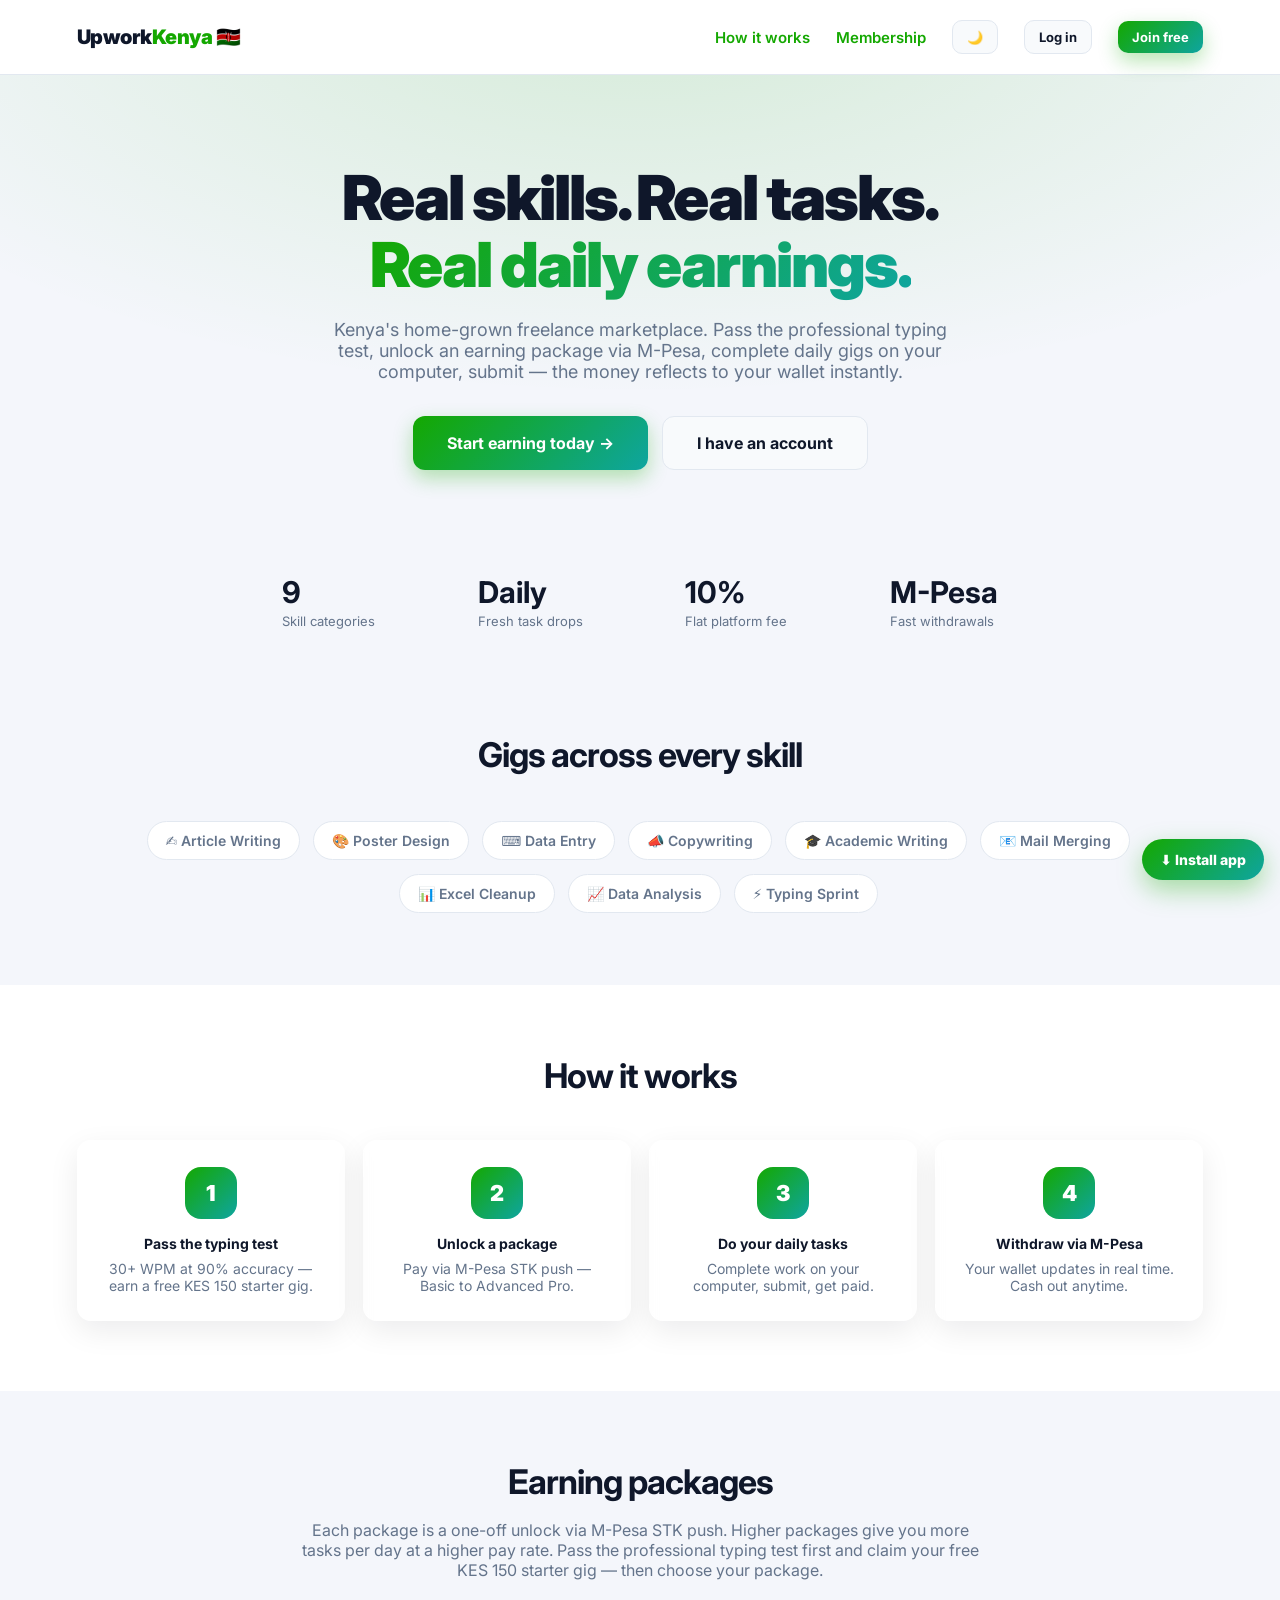
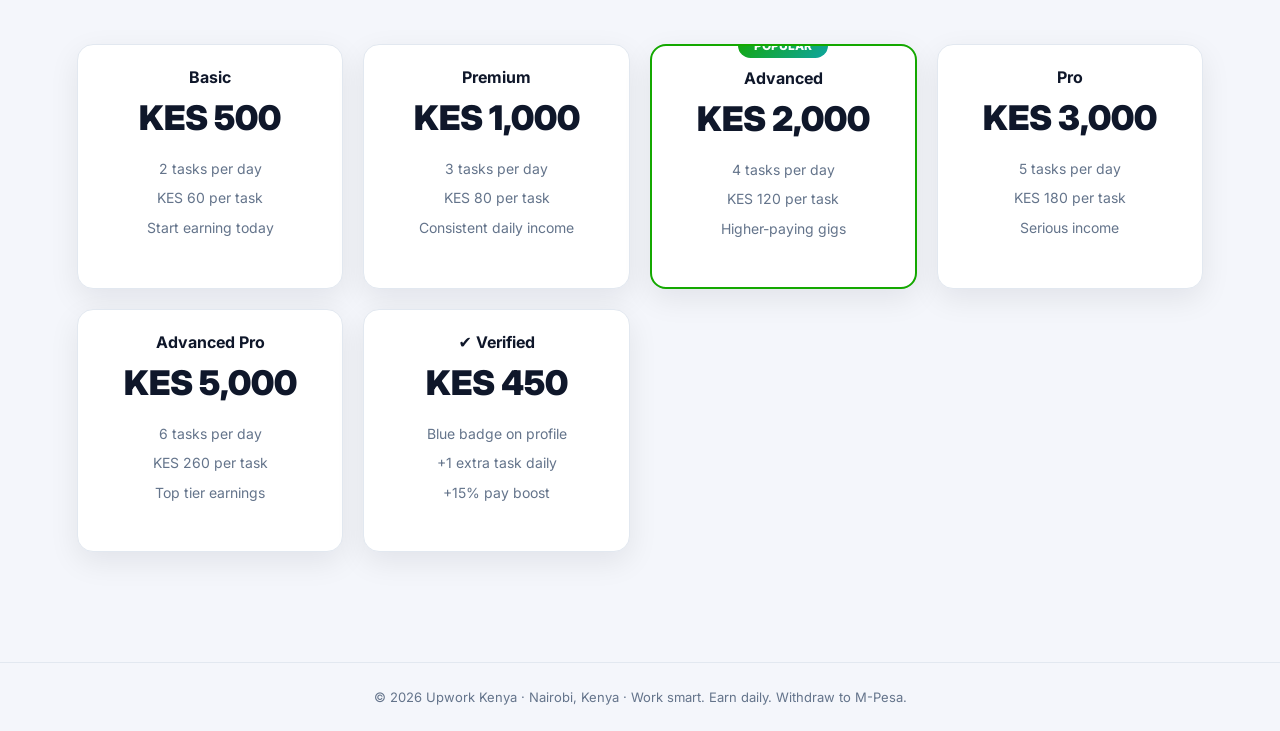
==== frontend/index.html @ b3f9436c "Add files via upload" ====
<!DOCTYPE html>
<html lang="en">
<head>
<meta charset="UTF-8">
<meta name="viewport" content="width=device-width, initial-scale=1.0, maximum-scale=1.0, user-scalable=no, viewport-fit=cover">
<title>Upwork Kenya — Freelance Tasks & Gigs | Earn Daily, Withdraw to M-Pesa</title>
<meta name="description" content="Upwork Kenya — Kenya's home-grown freelance marketplace. Pass a professional typing test, unlock an earning package via M-Pesa STK push, complete daily gigs on your computer and withdraw straight to M-Pesa.">
<meta name="keywords" content="Upwork Kenya, freelance Kenya, online jobs Kenya, M-Pesa jobs, typing jobs Kenya, data entry Kenya, work from home Kenya">
<meta name="robots" content="index, follow">
<meta name="author" content="Upwork Kenya">
<link rel="canonical" href="https://upworkkenya.co.ke/">
<meta property="og:type" content="website">
<meta property="og:site_name" content="Upwork Kenya">
<meta property="og:title" content="Upwork Kenya — Freelance Tasks & Gigs">
<meta property="og:description" content="Pass the typing test, unlock a package via M-Pesa, complete daily gigs and withdraw to M-Pesa. Kenya's home-grown freelance marketplace.">
<meta property="og:url" content="https://upworkkenya.co.ke/">
<meta property="og:image" content="https://upworkkenya.co.ke/icons/icon-512.png">
<meta name="twitter:card" content="summary">
<meta name="twitter:title" content="Upwork Kenya — Freelance Tasks & Gigs">
<meta name="twitter:description" content="Real skills. Real tasks. Real daily earnings — withdraw to M-Pesa.">
<meta name="twitter:image" content="https://upworkkenya.co.ke/icons/icon-512.png">
<script type="application/ld+json">
{
  "@context": "https://schema.org",
  "@graph": [
    {
      "@type": "Organization",
      "@id": "https://upworkkenya.co.ke/#org",
      "name": "Upwork Kenya",
      "url": "https://upworkkenya.co.ke/",
      "logo": {
        "@type": "ImageObject",
        "url": "https://upworkkenya.co.ke/icons/icon-512.png",
        "width": 512,
        "height": 512
      }
    },
    {
      "@type": "WebSite",
      "@id": "https://upworkkenya.co.ke/#site",
      "url": "https://upworkkenya.co.ke/",
      "name": "Upwork Kenya",
      "publisher": { "@id": "https://upworkkenya.co.ke/#org" }
    }
  ]
}
</script>
<link rel="preconnect" href="https://fonts.googleapis.com">
<link href="https://fonts.googleapis.com/css2?family=Inter:wght@400;600;700;800;900&display=swap" rel="stylesheet">
<link rel="stylesheet" href="css/style.css">
<link rel="manifest" href="manifest.json">
<meta name="theme-color" content="#14a800">
<meta name="apple-mobile-web-app-capable" content="yes">
<meta name="apple-mobile-web-app-status-bar-style" content="black-translucent">
<meta name="apple-mobile-web-app-title" content="Upwork Kenya">
<link rel="apple-touch-icon" href="icons/apple-touch-icon.png">
<link rel="icon" type="image/png" sizes="192x192" href="icons/icon-192.png">
<link rel="stylesheet" href="css/install.css">
<style>
  .landing-nav{display:flex;align-items:center;justify-content:space-between;padding:20px 6vw;position:sticky;top:0;background:var(--surface);border-bottom:1px solid var(--border);z-index:50}
  .landing-nav .links{display:flex;gap:26px;align-items:center;font-weight:600;font-size:15px}
  .hero{padding:90px 6vw 70px;text-align:center;background:radial-gradient(900px 400px at 50% -80px,rgba(20,168,0,.14),transparent)}
  .hero h1{font-size:clamp(34px,5.4vw,62px);font-weight:900;letter-spacing:-2px;line-height:1.08}
  .hero h1 em{font-style:normal;background:var(--grad);-webkit-background-clip:text;background-clip:text;color:transparent}
  .hero p{color:var(--muted);font-size:18px;max-width:640px;margin:20px auto 34px}
  .hero .cta-row{display:flex;gap:14px;justify-content:center;flex-wrap:wrap}
  .btn-big{padding:16px 34px;font-size:16px;width:auto}
  .stats-strip{display:flex;justify-content:center;gap:8vw;padding:34px 6vw;flex-wrap:wrap}
  .stats-strip b{font-size:30px;display:block}
  .stats-strip span{color:var(--muted);font-size:13px}
  .feat{padding:70px 6vw}
  .feat h2{text-align:center;font-size:34px;letter-spacing:-1px;margin-bottom:44px}
  .cat-chips{display:flex;flex-wrap:wrap;gap:10px;justify-content:center;margin-top:30px}
  .chip{background:var(--surface);border:1px solid var(--border);padding:10px 18px;border-radius:99px;font-weight:600;font-size:14px}
  .how{padding:70px 6vw;background:var(--surface)}
  .how h2{text-align:center;font-size:34px;letter-spacing:-1px;margin-bottom:44px}
  .step{text-align:center;padding:26px}
  .step .n{width:52px;height:52px;border-radius:16px;background:var(--grad);color:#fff;font-weight:900;font-size:22px;display:grid;place-items:center;margin:0 auto 16px}
  .tier-cards{display:grid;grid-template-columns:repeat(auto-fit,minmax(240px,1fr));gap:20px;padding:0 6vw 70px}
  .tier-card{text-align:center;position:relative}
  .tier-card .price{font-size:34px;font-weight:900;margin:10px 0}
  .tier-card ul{list-style:none;margin:16px 0 22px;color:var(--muted);font-size:14px;line-height:2.1}
  .tier-card.hot{border:2px solid var(--primary)}
  .tier-card .tag{position:absolute;top:-13px;left:50%;transform:translateX(-50%);background:var(--grad);color:#fff;font-size:12px;font-weight:800;padding:5px 16px;border-radius:99px}
</style>
</head>
<body>

<div id="splash">
  <div class="splash-logo">Upwork<span>Kenya</span></div>
  <div class="splash-bar"><i></i></div>
  <div class="splash-tag">Work. Deliver. Get Paid.</div>
</div>

<nav class="landing-nav">
  <div class="brand">Upwork<span>Kenya</span> 🇰🇪</div>
  <div class="links">
    <a href="#how">How it works</a>
    <a href="#tiers">Membership</a>
    <button class="btn btn-ghost btn-sm" onclick="UK.toggleTheme()">🌙</button>
    <a href="login.html" class="btn btn-ghost btn-sm">Log in</a>
    <a href="register.html" class="btn btn-primary btn-sm">Join free</a>
  </div>
</nav>

<header class="hero">
  <h1>Real skills. Real tasks.<br><em>Real daily earnings.</em></h1>
  <p>Kenya's home-grown freelance marketplace. Pass the professional typing test, unlock an earning package via M-Pesa, complete daily gigs on your computer, submit — the money reflects to your wallet instantly.</p>
  <div class="cta-row">
    <a href="register.html" class="btn btn-primary btn-big">Start earning today →</a>
    <a href="login.html" class="btn btn-ghost btn-big">I have an account</a>
  </div>
</header>

<div class="stats-strip">
  <div><b>9</b><span>Skill categories</span></div>
  <div><b>Daily</b><span>Fresh task drops</span></div>
  <div><b>10%</b><span>Flat platform fee</span></div>
  <div><b>M-Pesa</b><span>Fast withdrawals</span></div>
</div>

<section class="feat">
  <h2>Gigs across every skill</h2>
  <div class="cat-chips">
    <span class="chip">✍️ Article Writing</span><span class="chip">🎨 Poster Design</span>
    <span class="chip">⌨️ Data Entry</span><span class="chip">📣 Copywriting</span>
    <span class="chip">🎓 Academic Writing</span><span class="chip">📧 Mail Merging</span>
    <span class="chip">📊 Excel Cleanup</span><span class="chip">📈 Data Analysis</span>
    <span class="chip">⚡ Typing Sprint</span>
  </div>
</section>

<section class="how" id="how">
  <h2>How it works</h2>
  <div class="grid grid-4">
    <div class="step card"><div class="n">1</div><b>Pass the typing test</b><p style="color:var(--muted);font-size:14px;margin-top:8px">30+ WPM at 90% accuracy — earn a free KES 150 starter gig.</p></div>
    <div class="step card"><div class="n">2</div><b>Unlock a package</b><p style="color:var(--muted);font-size:14px;margin-top:8px">Pay via M-Pesa STK push — Basic to Advanced Pro.</p></div>
    <div class="step card"><div class="n">3</div><b>Do your daily tasks</b><p style="color:var(--muted);font-size:14px;margin-top:8px">Complete work on your computer, submit, get paid.</p></div>
    <div class="step card"><div class="n">4</div><b>Withdraw via M-Pesa</b><p style="color:var(--muted);font-size:14px;margin-top:8px">Your wallet updates in real time. Cash out anytime.</p></div>
  </div>
</section>

<section class="feat" id="tiers" style="padding-bottom:20px">
  <h2>Earning packages</h2>
  <p style="text-align:center;color:var(--muted);max-width:680px;margin:-26px auto 44px">Each package is a one-off unlock via M-Pesa STK push. Higher packages give you more tasks per day at a higher pay rate. Pass the professional typing test first and claim your free KES 150 starter gig — then choose your package.</p>
</section>
<div class="tier-cards">
  <div class="tier-card card">
    <b>Basic</b>
    <div class="price">KES 500</div>
    <ul><li>2 tasks per day</li><li>KES 60 per task</li><li>Start earning today</li></ul>
  </div>
  <div class="tier-card card">
    <b>Premium</b>
    <div class="price">KES 1,000</div>
    <ul><li>3 tasks per day</li><li>KES 80 per task</li><li>Consistent daily income</li></ul>
  </div>
  <div class="tier-card card hot">
    <span class="tag">POPULAR</span>
    <b>Advanced</b>
    <div class="price">KES 2,000</div>
    <ul><li>4 tasks per day</li><li>KES 120 per task</li><li>Higher-paying gigs</li></ul>
  </div>
  <div class="tier-card card">
    <b>Pro</b>
    <div class="price">KES 3,000</div>
    <ul><li>5 tasks per day</li><li>KES 180 per task</li><li>Serious income</li></ul>
  </div>
  <div class="tier-card card">
    <b>Advanced Pro</b>
    <div class="price">KES 5,000</div>
    <ul><li>6 tasks per day</li><li>KES 260 per task</li><li>Top tier earnings</li></ul>
  </div>
  <div class="tier-card card">
    <b>✔ Verified</b>
    <div class="price">KES 450</div>
    <ul><li>Blue badge on profile</li><li>+1 extra task daily</li><li>+15% pay boost</li></ul>
  </div>
</div>

<div class="footer">© 2026 Upwork Kenya · Nairobi, Kenya · Work smart. Earn daily. Withdraw to M-Pesa.</div>

<script src="js/config.js"></script>
<script src="js/common.js"></script>
<script>
/* Cache self-heal: force the newest service worker once per version so a stale
   cached shell can never break requests again (fixes "Request failed" on login
   in Chrome without needing incognito). Reload is guarded — it can happen at
   most once per tab, so there is no reload loop. */
(function(){try{
  var K='uk_sw_ver',V='2.3.0';
  if(!('serviceWorker' in navigator))return;
  navigator.serviceWorker.getRegistrations().then(function(rs){rs.forEach(function(r){r.update().catch(function(){});});}).catch(function(){});
  if(localStorage.getItem(K)!==V){
    localStorage.setItem(K,V);
    if(navigator.serviceWorker.controller){
      try{navigator.serviceWorker.controller.postMessage({type:'SKIP_WAITING'});}catch(e){}
      if(sessionStorage.getItem('uk_sw_reloaded')!=='1'){sessionStorage.setItem('uk_sw_reloaded','1');setTimeout(function(){location.reload();},400);}
    }
  }
}catch(e){}})();
</script>
<script>UK.splash(1400); if (UK.token) location.href = 'app.html';</script>
<script src="js/install.js"></script>
</body>
</html>
---- frontend/css/style.css ----
/* ============ Upwork Kenya — Design System ============ */
:root{
  --bg:#f4f6fb; --surface:#ffffff; --surface2:#f8fafc; --text:#0f172a; --muted:#64748b;
  --primary:#14a800; --primary-dark:#0e7a00; --accent:#f59e0b; --danger:#ef4444;
  --border:#e2e8f0; --shadow:0 10px 30px rgba(2,6,23,.08); --radius:16px;
  --grad:linear-gradient(135deg,#14a800 0%,#0ea5a0 100%);
}
html[data-theme="dark"]{
  --bg:#0b1220; --surface:#111a2e; --surface2:#0f1a2e; --text:#e6edf7; --muted:#93a4bd;
  --border:#1f2c47; --shadow:0 10px 30px rgba(0,0,0,.4);
}
*{margin:0;padding:0;box-sizing:border-box}
body{font-family:'Inter',system-ui,-apple-system,sans-serif;background:var(--bg);color:var(--text);transition:background .3s,color .3s;min-height:100vh}
a{color:var(--primary);text-decoration:none}
button{font-family:inherit;cursor:pointer}
input,select,textarea{font-family:inherit;font-size:16px;padding:12px 14px;border:1.5px solid var(--border);border-radius:12px;background:var(--surface);color:var(--text);width:100%;transition:border-color .2s,box-shadow .2s}
input:focus,select:focus,textarea:focus{outline:none;border-color:var(--primary);box-shadow:0 0 0 4px rgba(20,168,0,.12)}
label{font-size:13px;font-weight:600;color:var(--muted);display:block;margin:14px 0 6px}

/* ---------- splash ---------- */
#splash{position:fixed;inset:0;z-index:1000;background:linear-gradient(135deg,#0b1220 0%,#052e16 55%,#0b1220 100%);display:flex;flex-direction:column;align-items:center;justify-content:center;gap:22px;transition:opacity .6s,visibility .6s}
#splash.gone{opacity:0;visibility:hidden}
.splash-logo{font-size:52px;font-weight:900;color:#fff;letter-spacing:-1px;animation:pop .8s cubic-bezier(.2,1.4,.3,1)}
.splash-logo span{color:#22c55e}
.splash-bar{width:220px;height:6px;background:rgba(255,255,255,.12);border-radius:99px;overflow:hidden}
.splash-bar i{display:block;height:100%;width:0;background:linear-gradient(90deg,#22c55e,#14a800);border-radius:99px;animation:load 1.6s ease forwards}
.splash-tag{color:#94a3b8;font-size:14px;letter-spacing:3px;text-transform:uppercase;animation:fadeUp 1s .4s both}
@keyframes load{to{width:100%}}
@keyframes pop{0%{transform:scale(.6);opacity:0}100%{transform:scale(1);opacity:1}}
@keyframes fadeUp{from{opacity:0;transform:translateY(14px)}to{opacity:1;transform:none}}

/* ---------- auth pages ---------- */
.auth-wrap{min-height:100vh;display:grid;grid-template-columns:1.1fr 1fr}
.auth-hero{background:linear-gradient(160deg,#052e16,#0b1220);color:#fff;padding:56px;display:flex;flex-direction:column;justify-content:center;position:relative;overflow:hidden}
.auth-hero::before{content:"";position:absolute;width:480px;height:480px;border-radius:50%;background:radial-gradient(circle,rgba(34,197,94,.25),transparent 70%);top:-120px;right:-120px;animation:float 7s ease-in-out infinite}
.auth-hero::after{content:"";position:absolute;width:340px;height:340px;border-radius:50%;background:radial-gradient(circle,rgba(245,158,11,.15),transparent 70%);bottom:-100px;left:-80px;animation:float 9s ease-in-out infinite reverse}
@keyframes float{0%,100%{transform:translateY(0)}50%{transform:translateY(-26px)}}
.auth-hero h1{font-size:42px;line-height:1.15;margin:18px 0 14px;position:relative}
.auth-hero p{color:#a7b8cf;font-size:16px;max-width:440px;position:relative}
.hero-badges{display:flex;gap:12px;margin-top:34px;flex-wrap:wrap;position:relative}
.hero-badge{background:rgba(255,255,255,.08);border:1px solid rgba(255,255,255,.14);padding:10px 16px;border-radius:99px;font-size:13px;backdrop-filter:blur(6px)}
.auth-card{display:flex;align-items:center;justify-content:center;padding:40px 24px}
.auth-box{width:100%;max-width:420px;animation:fadeUp .5s both}
.auth-box h2{font-size:28px;margin-bottom:6px}
.auth-box .sub{color:var(--muted);margin-bottom:8px}
.btn{display:inline-flex;align-items:center;justify-content:center;gap:8px;border:none;border-radius:12px;padding:13px 22px;font-size:15px;font-weight:700;transition:transform .15s,box-shadow .2s,background .2s;width:100%}
.btn:hover{transform:translateY(-2px)}
.btn:active{transform:translateY(0)}
.btn-primary{background:var(--grad);color:#fff;box-shadow:0 8px 20px rgba(20,168,0,.3)}
.btn-ghost{background:var(--surface2);color:var(--text);border:1.5px solid var(--border)}
.btn-danger{background:var(--danger);color:#fff}
.btn-sm{padding:8px 14px;font-size:13px;width:auto;border-radius:10px}
.form-msg{margin-top:14px;padding:12px 14px;border-radius:12px;font-size:14px;display:none}
.form-msg.err{display:block;background:#fef2f2;color:#b91c1c;border:1px solid #fecaca}
.form-msg.ok{display:block;background:#f0fdf4;color:#15803d;border:1px solid #bbf7d0}
html[data-theme="dark"] .form-msg.err{background:#3f1d1d;color:#fca5a5;border-color:#7f2a2a}
html[data-theme="dark"] .form-msg.ok{background:#12331f;color:#86efac;border-color:#1f5c35}
.auth-links{display:flex;justify-content:space-between;margin-top:16px;font-size:14px}

/* ---------- app shell ---------- */
.topbar{position:sticky;top:0;z-index:50;background:var(--surface);border-bottom:1px solid var(--border);display:flex;align-items:center;gap:16px;padding:12px 22px}
.brand{font-weight:900;font-size:20px;letter-spacing:-.5px;color:var(--text)}
.brand span{color:var(--primary)}
.topbar .spacer{flex:1}
.icon-btn{position:relative;background:var(--surface2);border:1px solid var(--border);border-radius:12px;width:42px;height:42px;display:grid;place-items:center;font-size:18px;color:var(--text)}
.icon-btn:hover{border-color:var(--primary)}
.badge-dot{position:absolute;top:-5px;right:-5px;background:var(--danger);color:#fff;font-size:11px;font-weight:700;min-width:19px;height:19px;border-radius:99px;display:grid;place-items:center;padding:0 5px}
.avatar-btn{width:42px;height:42px;border-radius:50%;background:var(--grad);color:#fff;font-weight:800;display:grid;place-items:center;border:none;font-size:16px;overflow:hidden}
.avatar-btn img{width:100%;height:100%;object-fit:cover}

.layout{display:grid;grid-template-columns:250px 1fr;min-height:calc(100vh - 67px)}
.layout>*{min-width:0} /* grid children must be allowed to shrink — prevents page-level horizontal overflow on mobile */
.sidebar{background:var(--surface);border-right:1px solid var(--border);padding:22px 14px;position:sticky;top:67px;height:calc(100vh - 67px);overflow-y:auto}
.nav-item{display:flex;align-items:center;gap:12px;padding:12px 14px;border-radius:12px;color:var(--muted);font-weight:600;font-size:14.5px;cursor:pointer;margin-bottom:4px;transition:all .18s;border:none;background:none;width:100%;text-align:left}
.nav-item:hover{background:var(--surface2);color:var(--text)}
.nav-item.active{background:rgba(20,168,0,.1);color:var(--primary)}
.nav-item .ico{font-size:18px;width:24px;text-align:center}
.main{padding:28px;max-width:1200px;width:100%;min-width:0;animation:fadeUp .35s both}

/* ---------- components ---------- */
.card{background:var(--surface);border:1px solid var(--border);border-radius:var(--radius);padding:22px;box-shadow:var(--shadow)}
.grid{display:grid;gap:18px}
.grid-2{grid-template-columns:repeat(2,1fr)}
.grid-3{grid-template-columns:repeat(3,1fr)}
.grid-4{grid-template-columns:repeat(4,1fr)}
.stat{position:relative;overflow:hidden}
.stat .num{font-size:30px;font-weight:900;letter-spacing:-1px}
.stat .lbl{color:var(--muted);font-size:13px;font-weight:600;margin-top:2px}
.stat .ico{position:absolute;right:14px;top:14px;font-size:26px;opacity:.35}
.section-title{font-size:20px;font-weight:800;margin:26px 0 14px;display:flex;align-items:center;gap:10px}
.pill{display:inline-flex;align-items:center;gap:6px;padding:4px 12px;border-radius:99px;font-size:12px;font-weight:700}
.pill-green{background:#dcfce7;color:#15803d}
.pill-amber{background:#fef3c7;color:#b45309}
.pill-blue{background:#dbeafe;color:#1d4ed8}
.pill-red{background:#fee2e2;color:#b91c1c}
html[data-theme="dark"] .pill-red{background:#3f1d1d;color:#fca5a5}
html[data-theme="dark"] .pill-green{background:#12331f;color:#86efac}
html[data-theme="dark"] .pill-amber{background:#3a2c10;color:#fcd34d}
html[data-theme="dark"] .pill-blue{background:#16294d;color:#93c5fd}
.verified-badge{color:#1d9bf0;font-size:15px}

/* task cards */
.task-card{display:flex;flex-direction:column;gap:10px;transition:transform .2s,box-shadow .2s}
.task-card:hover{transform:translateY(-4px);box-shadow:0 16px 36px rgba(2,6,23,.12)}
.task-card .pay{font-size:22px;font-weight:900;color:var(--primary)}
.task-card.done{opacity:.6;pointer-events:none}

/* modal */
.modal-back{position:fixed;inset:0;background:rgba(2,6,23,.55);backdrop-filter:blur(4px);z-index:200;display:none;align-items:center;justify-content:center;padding:20px}
.modal-back.open{display:flex}
.modal{background:var(--surface);border-radius:20px;padding:26px;width:100%;max-width:520px;max-height:88vh;overflow-y:auto;animation:pop .3s cubic-bezier(.2,1.2,.3,1)}
.modal h3{font-size:20px;margin-bottom:10px}

/* toast */
#toasts{position:fixed;bottom:24px;right:24px;z-index:300;display:flex;flex-direction:column;gap:10px}
.toast{background:var(--surface);border:1px solid var(--border);border-left:4px solid var(--primary);border-radius:14px;padding:14px 18px;box-shadow:var(--shadow);min-width:260px;animation:slideIn .3s both;font-size:14px;font-weight:600}
.toast.err{border-left-color:var(--danger)}
@keyframes slideIn{from{transform:translateX(60px);opacity:0}to{transform:none;opacity:1}}

/* typing test */
.test-display{background:var(--surface2);border:1px solid var(--border);border-radius:14px;padding:20px;font-size:18px;line-height:1.9;font-family:'JetBrains Mono',monospace;user-select:none;white-space:pre-wrap;overflow-wrap:break-word;word-break:break-word;max-width:100%}
.test-display .ok-c{color:var(--primary)}
.test-display .bad-c{color:var(--danger);background:rgba(239,68,68,.12);border-radius:4px}
.test-display .cur{border-bottom:3px solid var(--accent)}
.test-stats{display:flex;gap:26px;margin:16px 0}
.test-stats div b{font-size:26px}

/* dropdown */
.dropdown{position:absolute;top:56px;right:0;background:var(--surface);border:1px solid var(--border);border-radius:16px;box-shadow:var(--shadow);width:320px;max-height:420px;overflow-y:auto;display:none;z-index:80}
.dropdown.open{display:block;animation:fadeUp .2s both}
.dropdown .dd-item{padding:13px 16px;border-bottom:1px solid var(--border);font-size:13.5px}
.dropdown .dd-item:last-child{border-bottom:none}

/* table */
table{width:100%;border-collapse:collapse;font-size:14px}
th{text-align:left;color:var(--muted);font-size:12px;text-transform:uppercase;letter-spacing:.5px;padding:10px 12px;border-bottom:1px solid var(--border)}
td{padding:12px;border-bottom:1px solid var(--border)}
tr:last-child td{border-bottom:none}

/* footer */
.footer{padding:26px;text-align:center;color:var(--muted);font-size:13px;border-top:1px solid var(--border);margin-top:40px}

/* ============ v2 — packages, investor funds, wallets, settings ============ */
.wallet-pill{display:flex;align-items:center;gap:8px;background:var(--surface2);border:1px solid var(--border);border-radius:99px;padding:9px 16px;font-weight:800;font-size:13.5px;color:var(--text);transition:border-color .2s}
.wallet-pill:hover{border-color:var(--primary)}
.wallet-pill .dot{width:8px;height:8px;border-radius:50%;background:var(--primary);animation:pulse 1.8s infinite}
@keyframes pulse{0%,100%{opacity:1}50%{opacity:.3}}

.hire-banner{position:relative;overflow:hidden;border-radius:22px;padding:32px 30px;color:#fff;background:linear-gradient(120deg,#052e16,#0b3d2e 45%,#0b1220);box-shadow:var(--shadow)}
.hire-banner::before{content:"";position:absolute;width:420px;height:420px;border-radius:50%;background:radial-gradient(circle,rgba(34,197,94,.28),transparent 70%);top:-160px;right:-100px;animation:float 8s ease-in-out infinite}
.hire-banner h2{font-size:28px;letter-spacing:-1px;position:relative}
.hire-banner p{color:#bfe6cd;position:relative;max-width:720px;line-height:1.7}
.steps{display:grid;grid-template-columns:repeat(4,1fr);gap:12px;margin-top:22px;position:relative}
.step{background:rgba(255,255,255,.07);border:1px solid rgba(255,255,255,.14);border-radius:14px;padding:14px;backdrop-filter:blur(4px)}
.step b{display:block;font-size:14px;margin:8px 0 4px}
.step span{font-size:12.5px;color:#bfe6cd}
.step .n{width:26px;height:26px;border-radius:50%;background:#22c55e;color:#052e16;font-weight:900;display:grid;place-items:center;font-size:13px}

.pkg-grid{display:grid;grid-template-columns:repeat(auto-fill,minmax(240px,1fr));gap:16px}
.pkg-card{position:relative;display:flex;flex-direction:column;gap:9px;overflow:hidden;transition:transform .2s,box-shadow .2s;padding-top:26px}
.pkg-card:hover{transform:translateY(-4px);box-shadow:0 16px 36px rgba(2,6,23,.12)}
.pkg-card .pkg-top{position:absolute;top:0;left:0;right:0;height:6px}
.pkg-card.locked{opacity:.94}
.pkg-card.current{outline:2px solid var(--primary);outline-offset:-2px}
.pkg-price{font-size:26px;font-weight:900;letter-spacing:-1px}
.chip{display:inline-block;background:var(--surface2);border:1px solid var(--border);border-radius:99px;padding:3px 10px;font-size:11.5px;font-weight:600;color:var(--muted);margin:2px 3px 2px 0}
.progress{height:9px;background:var(--surface2);border:1px solid var(--border);border-radius:99px;overflow:hidden}
.progress>i{display:block;height:100%;background:var(--grad);border-radius:99px;transition:width .6s ease}
.lock-tag,.current-tag{position:absolute;top:14px;right:14px}

.plan-card{display:flex;flex-direction:column;gap:10px;position:relative;overflow:hidden}
.plan-rate{font-size:34px;font-weight:900;color:var(--primary);letter-spacing:-1px}
.countdown{font-variant-numeric:tabular-nums}

.toggle{position:relative;width:46px;height:26px;border-radius:99px;background:var(--border);border:none;transition:background .2s;flex:none;padding:0}
.toggle::after{content:"";position:absolute;top:3px;left:3px;width:20px;height:20px;border-radius:50%;background:#fff;transition:left .2s;box-shadow:0 1px 4px rgba(0,0,0,.3)}
.toggle.on{background:var(--primary)}
.toggle.on::after{left:23px}
.set-row{display:flex;align-items:center;justify-content:space-between;gap:12px;padding:11px 0;border-bottom:1px solid var(--border)}
.set-row:last-child{border-bottom:none}
.set-row .t{font-weight:600;font-size:14px}
.set-row .d{color:var(--muted);font-size:12.5px;margin-top:2px}

.skel{position:relative;overflow:hidden;background:var(--surface2);border-radius:12px;min-height:18px}
.skel::after{content:"";position:absolute;inset:0;background:linear-gradient(90deg,transparent,rgba(255,255,255,.4),transparent);animation:shimmer 1.2s infinite}
html[data-theme="dark"] .skel::after{background:linear-gradient(90deg,transparent,rgba(255,255,255,.07),transparent)}
@keyframes shimmer{from{transform:translateX(-100%)}to{transform:translateX(100%)}}

body.compact .card{padding:14px}
body.compact .main{padding:18px}
body.no-anim *,body.no-anim *::before,body.no-anim *::after{animation:none!important;transition:none!important}

.view-head{display:flex;align-items:flex-end;justify-content:space-between;flex-wrap:wrap;gap:10px;margin-bottom:18px}

/* hamburger */
.hamburger{display:none}
@media(max-width:900px){
  .auth-wrap{grid-template-columns:1fr}
  .auth-hero{display:none}
  .layout{grid-template-columns:1fr}
  .sidebar{position:fixed;left:0;top:67px;bottom:0;width:250px;z-index:60;transform:translateX(-105%);transition:transform .28s;box-shadow:var(--shadow)}
  .sidebar.open{transform:none}
  .hamburger{display:grid}
  .grid-4{grid-template-columns:repeat(2,1fr)}
  .grid-3{grid-template-columns:1fr}
  .grid-2{grid-template-columns:1fr}
  .main{padding:18px}
  .steps{grid-template-columns:repeat(2,1fr)}
  .hire-banner{padding:24px 20px}
  .hire-banner h2{font-size:22px}
  .wallet-pill{padding:8px 12px;font-size:12.5px}
  .pkg-grid{grid-template-columns:1fr}
}

/* ============ mobile fit & no-zoom polish ============ */
html,body{overflow-x:hidden}
body{touch-action:manipulation}
img,video{max-width:100%}
.card{min-width:0;overflow-x:auto}
@media(max-width:520px){
  .main{padding:14px}
  .card{padding:16px}
  .grid-4{grid-template-columns:repeat(2,1fr)}
  .steps{grid-template-columns:1fr}
  .stat .num{font-size:23px}
  .topbar{padding:10px 12px;gap:8px}
  .brand{font-size:17px}
  .icon-btn{width:38px;height:38px}
  .view-head h1,h1{font-size:23px}
  .test-stats{flex-wrap:wrap;gap:14px 22px}
  .test-stats div b{font-size:21px}
  .test-display{font-size:15px;line-height:1.8;padding:14px}
  .modal{padding:20px;border-radius:16px}
  .modal-back{padding:10px}
  textarea,input,select{max-width:100%}
  #toasts{left:12px;right:12px;bottom:12px}
  .toast{min-width:0;width:100%}
}
---- frontend/css/install.css ----
/* Upwork Kenya — Install popup & Manage-app styles
   Additive only. Uses your existing CSS variables. */

#uk-install-pill{
  position:fixed;right:16px;bottom:20px;z-index:900;
  background:linear-gradient(135deg,#14a800,#0ea5a0);color:#fff;
  border:none;border-radius:99px;padding:12px 18px;font-weight:800;font-size:14px;
  box-shadow:0 10px 26px rgba(20,168,0,.35);cursor:pointer;
}
#uk-install-pill:hover{transform:translateY(-1px)}

.uk-im-back{
  position:fixed;inset:0;z-index:999;
  background:rgba(2,6,23,.55);backdrop-filter:blur(6px);
  display:none;align-items:flex-end;justify-content:center;
  opacity:0;transition:opacity .28s;
}
.uk-im-back.open{display:flex;opacity:1}
.uk-im-sheet{
  width:100%;max-width:520px;max-height:92vh;overflow-y:auto;
  background:var(--surface,#fff);color:var(--text,#0f172a);
  border-radius:22px 22px 0 0;padding:22px 20px 26px;
  box-shadow:0 -20px 60px rgba(0,0,0,.35);
  position:relative;
  animation:ukSlideUp .35s cubic-bezier(.2,.9,.25,1);
}
@media (min-width:600px){
  .uk-im-back{align-items:center}
  .uk-im-sheet{border-radius:22px;max-height:88vh}
}
@keyframes ukSlideUp{from{transform:translateY(40px);opacity:.4}to{transform:translateY(0);opacity:1}}

.uk-im-close{
  position:absolute;top:12px;right:14px;background:transparent;border:none;
  font-size:20px;color:var(--muted,#64748b);cursor:pointer;width:34px;height:34px;border-radius:99px;
}
.uk-im-close:hover{background:rgba(0,0,0,.06)}

.uk-im-hero{display:flex;gap:14px;align-items:center;padding:6px 4px 14px;border-bottom:1px solid var(--border,#e2e8f0)}
.uk-im-icon{width:72px;height:72px;border-radius:18px;box-shadow:0 6px 18px rgba(0,0,0,.15)}
.uk-im-name{font-size:19px;font-weight:900;letter-spacing:-.4px}
.uk-im-dev{font-size:13px;color:var(--muted,#64748b);margin-top:2px}
.uk-im-verified{color:#14a800;font-weight:700}
.uk-im-metric{display:flex;gap:14px;margin-top:10px;font-size:12px;color:var(--muted,#64748b);align-items:center}
.uk-im-metric b{color:var(--text,#0f172a);font-size:15px}
.uk-im-metric small{display:block;line-height:1.3}
.uk-im-sep{width:1px;height:26px;background:var(--border,#e2e8f0)}

.uk-im-platforms{
  display:grid;grid-template-columns:repeat(4,1fr);gap:8px;margin:16px 0;
}
.uk-plat{
  display:flex;flex-direction:column;align-items:center;gap:2px;
  padding:10px 6px;border-radius:14px;border:1.5px solid var(--border,#e2e8f0);
  background:var(--surface2,#f8fafc);cursor:pointer;transition:.18s;
  color:var(--text,#0f172a);
}
.uk-plat span{font-size:22px}
.uk-plat b{font-size:13px;font-weight:800}
.uk-plat small{font-size:10px;color:var(--muted,#64748b)}
.uk-plat:hover{border-color:#14a800}
.uk-plat.sel{border-color:#14a800;background:rgba(20,168,0,.10);box-shadow:0 0 0 3px rgba(20,168,0,.14)}

.uk-im-shots{display:flex;gap:10px;overflow-x:auto;padding:4px 0 10px;scrollbar-width:none}
.uk-im-shots::-webkit-scrollbar{display:none}
.uk-shot{
  flex:0 0 130px;height:230px;border-radius:14px;position:relative;overflow:hidden;
  box-shadow:0 6px 16px rgba(0,0,0,.18);
}
.uk-shot-lbl{position:absolute;bottom:10px;left:10px;right:10px;color:#fff;font-weight:800;font-size:13px;text-shadow:0 2px 6px rgba(0,0,0,.4)}

.uk-im-about{padding:14px 4px;border-top:1px solid var(--border,#e2e8f0)}
.uk-im-about b{font-size:15px;font-weight:800}
.uk-im-about p{margin-top:6px;color:var(--muted,#64748b);font-size:13px;line-height:1.55}
.uk-im-tags{display:flex;flex-wrap:wrap;gap:6px;margin-top:10px}
.uk-im-tags span{background:var(--surface2,#f8fafc);border:1px solid var(--border,#e2e8f0);color:var(--muted,#64748b);font-size:11px;padding:4px 10px;border-radius:99px;font-weight:600}

.uk-im-perms{padding:14px 4px;border-top:1px solid var(--border,#e2e8f0)}
.uk-im-perms b{font-size:15px;font-weight:800}
.uk-im-perms ul{list-style:none;margin-top:8px}
.uk-im-perms li{display:flex;align-items:center;gap:10px;padding:6px 0;font-size:13px}
.uk-im-perms li span{font-size:18px;width:26px;text-align:center}
.uk-im-perms li small{color:var(--muted,#64748b)}

.uk-im-actions{display:flex;gap:8px;flex-wrap:wrap;margin-top:14px}
.uk-btn-prim{
  flex:1 1 180px;padding:14px 18px;border-radius:99px;border:none;
  background:linear-gradient(135deg,#14a800,#0ea5a0);color:#fff;
  font-weight:800;font-size:15px;cursor:pointer;box-shadow:0 8px 22px rgba(20,168,0,.35);
}
.uk-btn-prim:hover{transform:translateY(-1px)}
.uk-btn-prim:disabled{opacity:.75;cursor:progress}
.uk-btn-ghost{
  padding:14px 16px;border-radius:99px;border:1.5px solid var(--border,#e2e8f0);
  background:transparent;color:var(--text,#0f172a);font-weight:700;font-size:14px;cursor:pointer;
}
.uk-btn-ghost:hover{border-color:#14a800;color:#14a800}
.uk-im-note{margin-top:12px;font-size:12px;color:var(--muted,#64748b);text-align:center;line-height:1.5}

.uk-ios-guide{
  margin-top:14px;padding:14px;border-radius:14px;background:var(--surface2,#f8fafc);
  border:1px solid var(--border,#e2e8f0);
}
.uk-ios-guide ol{margin:8px 0 12px 20px;font-size:14px;line-height:1.7}
.uk-ios-ic{display:inline-block;padding:0 4px}

.uk-manage-grid{display:grid;grid-template-columns:1fr 1fr;gap:10px;margin:14px 0 6px}
.uk-mg-btn{
  padding:14px 12px;border-radius:14px;border:1.5px solid var(--border,#e2e8f0);
  background:var(--surface2,#f8fafc);color:var(--text,#0f172a);font-weight:700;font-size:14px;
  display:flex;align-items:center;gap:10px;cursor:pointer;transition:.18s;
}
.uk-mg-btn span{font-size:20px}
.uk-mg-btn:hover{border-color:#14a800;color:#14a800}
.uk-mg-btn.danger{color:#ef4444}
.uk-mg-btn.danger:hover{border-color:#ef4444}

/* dark mode auto-inherits via CSS vars */
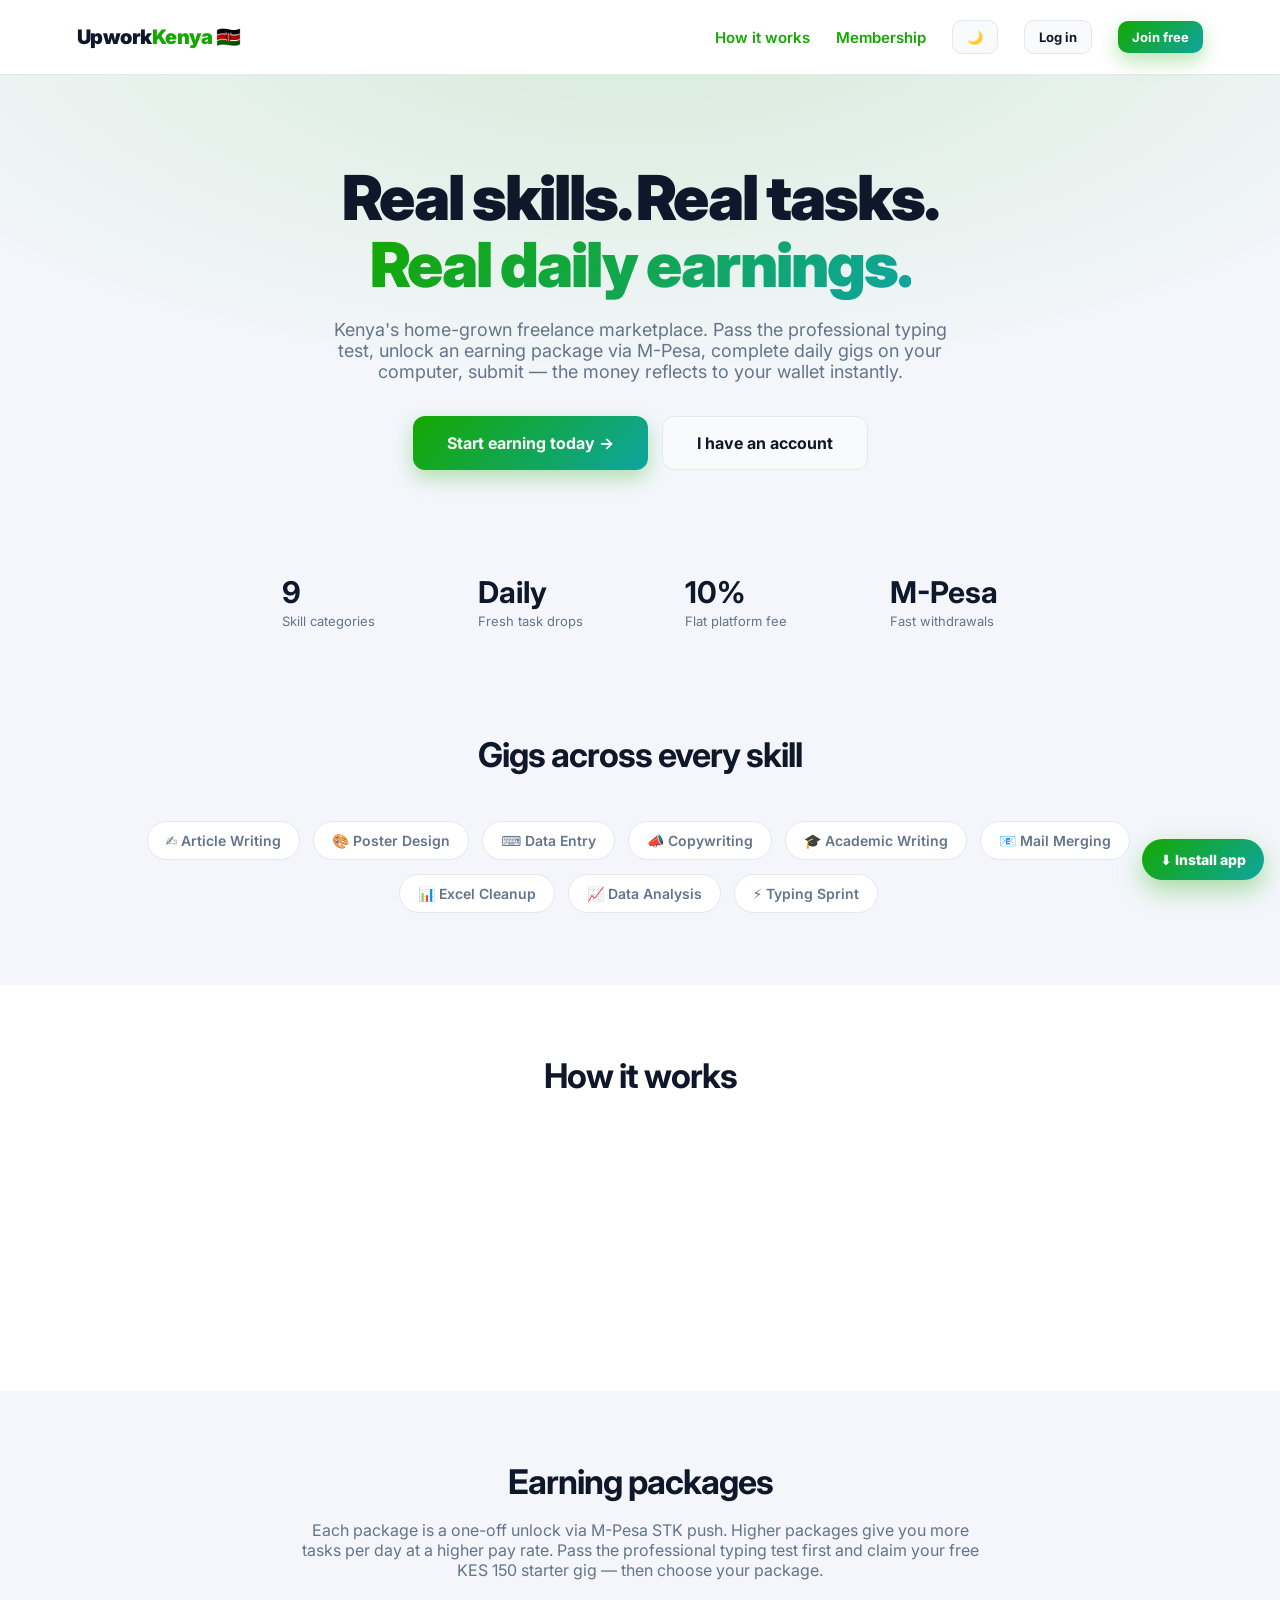
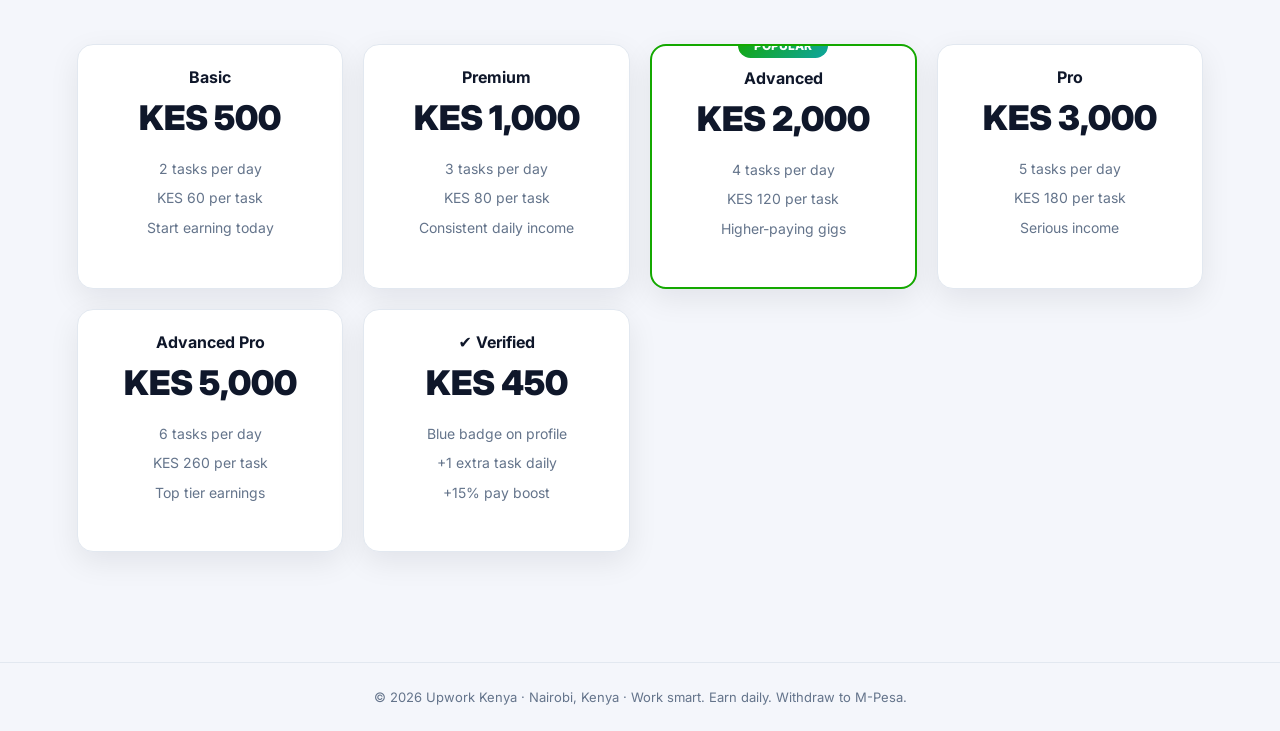
==== commit 0deaad63: "Add files via upload" ====
--- a/frontend/index.html
+++ b/frontend/index.html
@@ -8,39 +8,39 @@
 <meta name="keywords" content="Upwork Kenya, freelance Kenya, online jobs Kenya, M-Pesa jobs, typing jobs Kenya, data entry Kenya, work from home Kenya">
 <meta name="robots" content="index, follow">
 <meta name="author" content="Upwork Kenya">
-<link rel="canonical" href="https://upworkkenya.co.ke/">
+<link rel="canonical" href="https://upwork.co.ke/">
 <meta property="og:type" content="website">
 <meta property="og:site_name" content="Upwork Kenya">
 <meta property="og:title" content="Upwork Kenya — Freelance Tasks & Gigs">
 <meta property="og:description" content="Pass the typing test, unlock a package via M-Pesa, complete daily gigs and withdraw to M-Pesa. Kenya's home-grown freelance marketplace.">
-<meta property="og:url" content="https://upworkkenya.co.ke/">
-<meta property="og:image" content="https://upworkkenya.co.ke/icons/icon-512.png">
+<meta property="og:url" content="https://upwork.co.ke/">
+<meta property="og:image" content="https://upwork.co.ke/icons/icon-512.png">
 <meta name="twitter:card" content="summary">
 <meta name="twitter:title" content="Upwork Kenya — Freelance Tasks & Gigs">
 <meta name="twitter:description" content="Real skills. Real tasks. Real daily earnings — withdraw to M-Pesa.">
-<meta name="twitter:image" content="https://upworkkenya.co.ke/icons/icon-512.png">
+<meta name="twitter:image" content="https://upwork.co.ke/icons/icon-512.png">
 <script type="application/ld+json">
 {
   "@context": "https://schema.org",
   "@graph": [
     {
       "@type": "Organization",
-      "@id": "https://upworkkenya.co.ke/#org",
+      "@id": "https://upwork.co.ke/#org",
       "name": "Upwork Kenya",
-      "url": "https://upworkkenya.co.ke/",
+      "url": "https://upwork.co.ke/",
       "logo": {
         "@type": "ImageObject",
-        "url": "https://upworkkenya.co.ke/icons/icon-512.png",
+        "url": "https://upwork.co.ke/icons/icon-512.png",
         "width": 512,
         "height": 512
       }
     },
     {
       "@type": "WebSite",
-      "@id": "https://upworkkenya.co.ke/#site",
-      "url": "https://upworkkenya.co.ke/",
+      "@id": "https://upwork.co.ke/#site",
+      "url": "https://upwork.co.ke/",
       "name": "Upwork Kenya",
-      "publisher": { "@id": "https://upworkkenya.co.ke/#org" }
+      "publisher": { "@id": "https://upwork.co.ke/#org" }
     }
   ]
 }
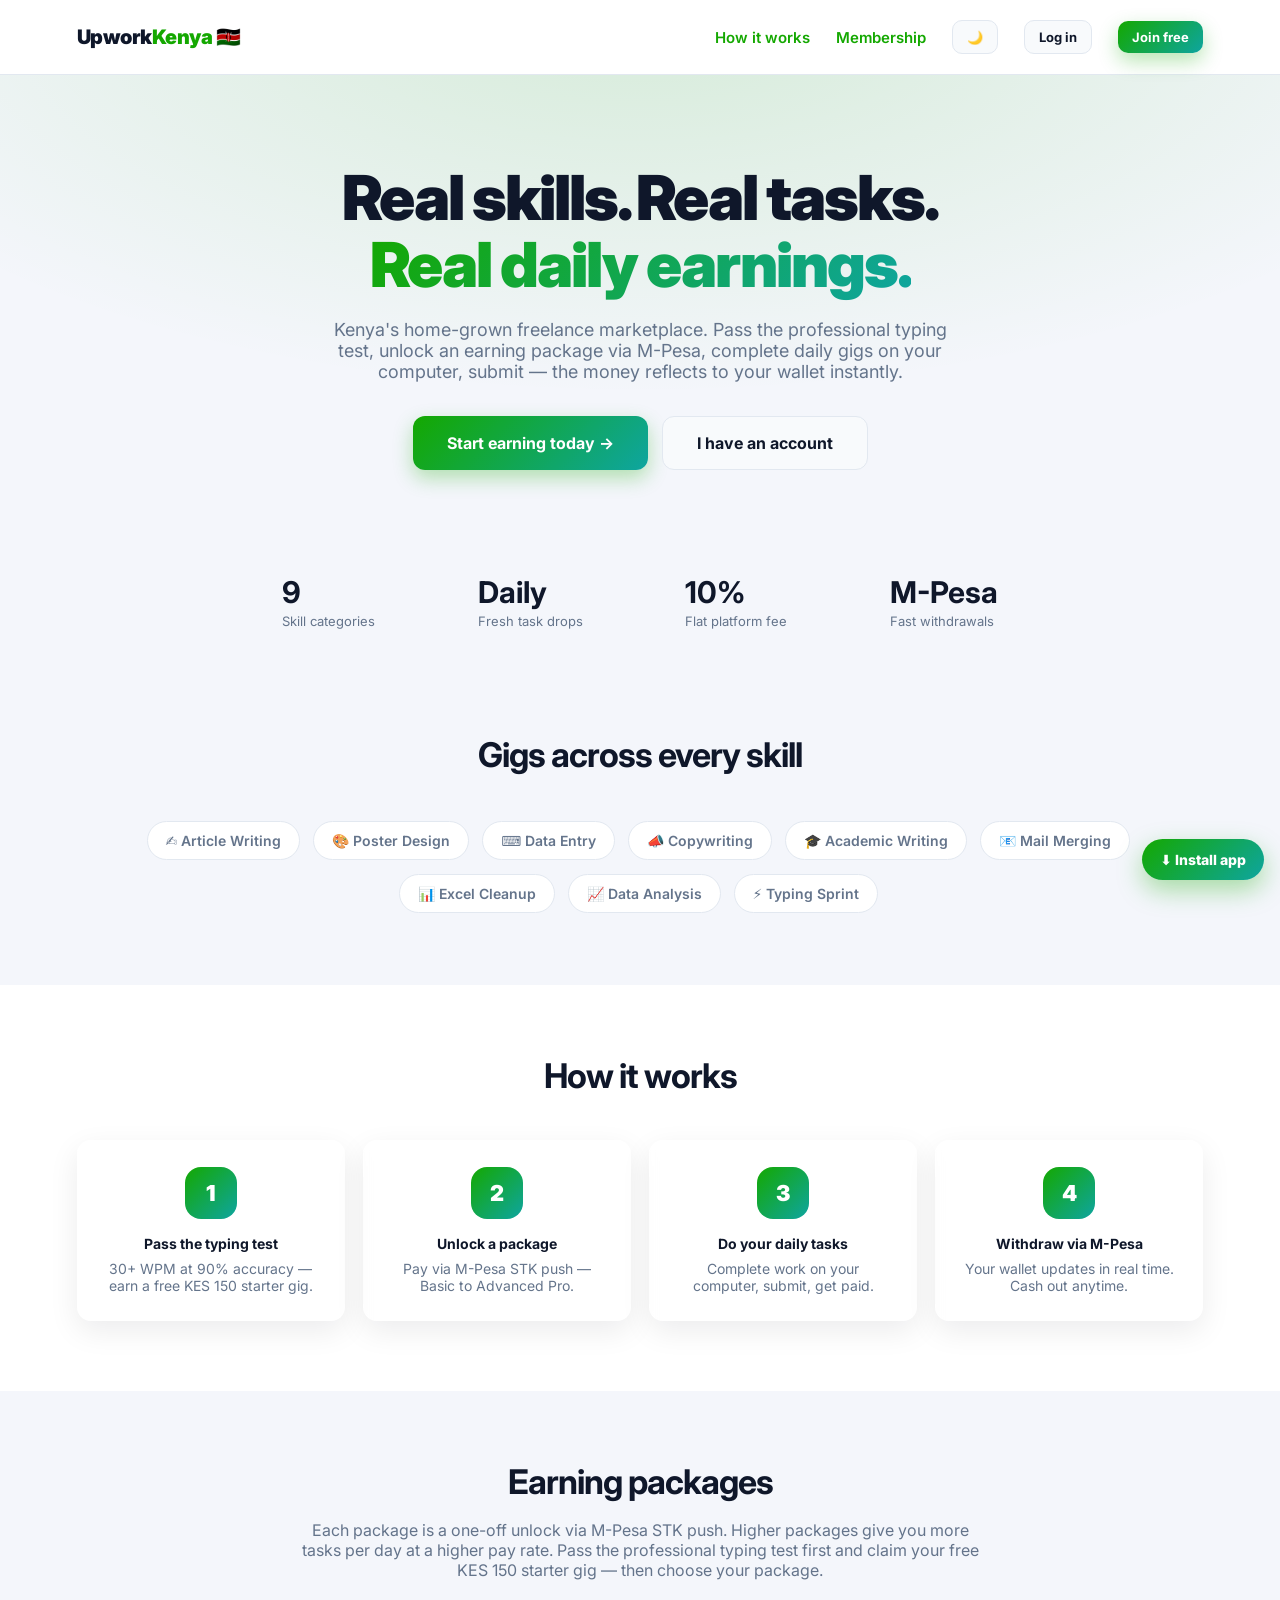
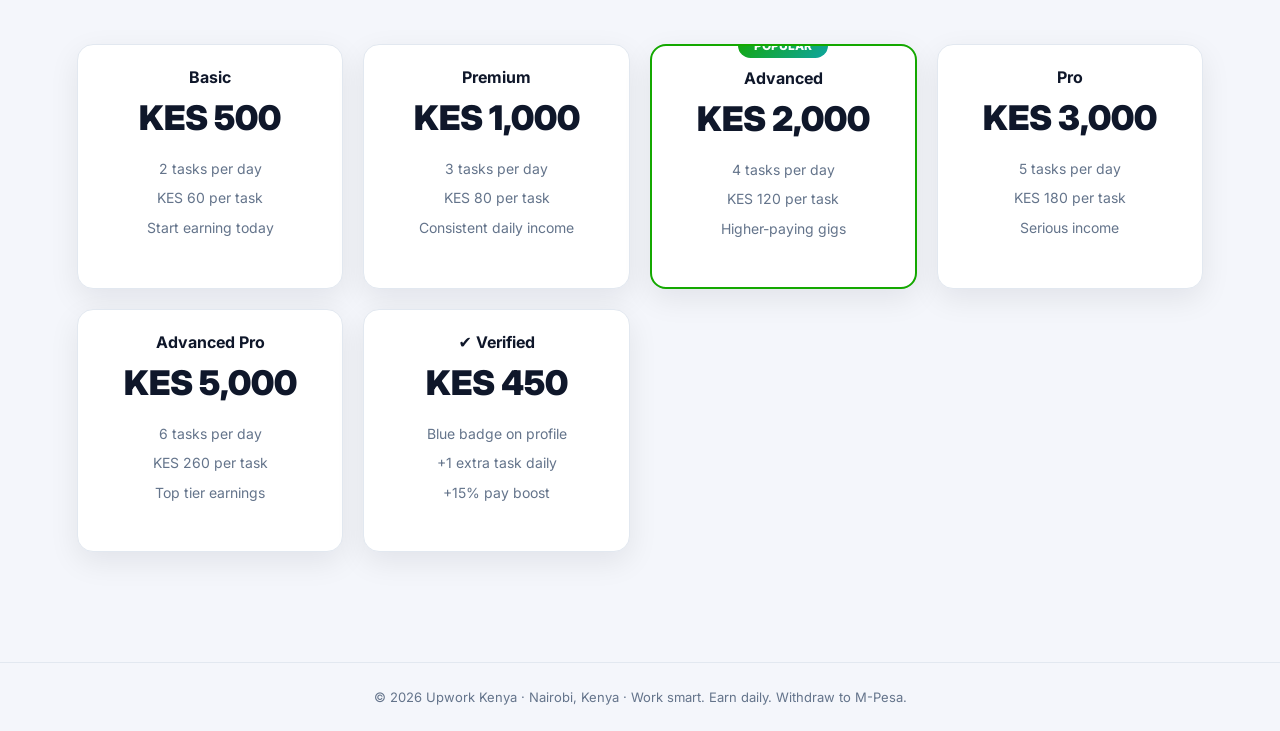
==== commit a13a6716: "Add files via upload" ====
--- a/frontend/index.html
+++ b/frontend/index.html
@@ -8,46 +8,46 @@
 <meta name="keywords" content="Upwork Kenya, freelance Kenya, online jobs Kenya, M-Pesa jobs, typing jobs Kenya, data entry Kenya, work from home Kenya">
 <meta name="robots" content="index, follow">
 <meta name="author" content="Upwork Kenya">
-<link rel="canonical" href="https://upwork.co.ke/">
+<link rel="canonical" href="https://cumpusconnect.co.ke/">
 <meta property="og:type" content="website">
 <meta property="og:site_name" content="Upwork Kenya">
 <meta property="og:title" content="Upwork Kenya — Freelance Tasks & Gigs">
 <meta property="og:description" content="Pass the typing test, unlock a package via M-Pesa, complete daily gigs and withdraw to M-Pesa. Kenya's home-grown freelance marketplace.">
-<meta property="og:url" content="https://upwork.co.ke/">
-<meta property="og:image" content="https://upwork.co.ke/icons/icon-512.png">
+<meta property="og:url" content="https://cumpusconnect.co.ke/">
+<meta property="og:image" content="https://cumpusconnect.co.ke/icons/icon-512.png">
 <meta name="twitter:card" content="summary">
 <meta name="twitter:title" content="Upwork Kenya — Freelance Tasks & Gigs">
 <meta name="twitter:description" content="Real skills. Real tasks. Real daily earnings — withdraw to M-Pesa.">
-<meta name="twitter:image" content="https://upwork.co.ke/icons/icon-512.png">
+<meta name="twitter:image" content="https://cumpusconnect.co.ke/icons/icon-512.png">
 <script type="application/ld+json">
 {
   "@context": "https://schema.org",
   "@graph": [
     {
       "@type": "Organization",
-      "@id": "https://upwork.co.ke/#org",
+      "@id": "https://cumpusconnect.co.ke/#org",
       "name": "Upwork Kenya",
-      "url": "https://upwork.co.ke/",
+      "url": "https://cumpusconnect.co.ke/",
       "logo": {
         "@type": "ImageObject",
-        "url": "https://upwork.co.ke/icons/icon-512.png",
+        "url": "https://cumpusconnect.co.ke/icons/icon-512.png",
         "width": 512,
         "height": 512
       }
     },
     {
       "@type": "WebSite",
-      "@id": "https://upwork.co.ke/#site",
-      "url": "https://upwork.co.ke/",
+      "@id": "https://cumpusconnect.co.ke/#site",
+      "url": "https://cumpusconnect.co.ke/",
       "name": "Upwork Kenya",
-      "publisher": { "@id": "https://upwork.co.ke/#org" }
+      "publisher": { "@id": "https://cumpusconnect.co.ke/#org" }
     }
   ]
 }
 </script>
 <link rel="preconnect" href="https://fonts.googleapis.com">
 <link href="https://fonts.googleapis.com/css2?family=Inter:wght@400;600;700;800;900&display=swap" rel="stylesheet">
-<link rel="stylesheet" href="css/style.css">
+<link rel="stylesheet" href="css/style.css?v=3.0.0">
 <link rel="manifest" href="manifest.json">
 <meta name="theme-color" content="#14a800">
 <meta name="apple-mobile-web-app-capable" content="yes">
@@ -180,8 +180,8 @@
 
 <div class="footer">© 2026 Upwork Kenya · Nairobi, Kenya · Work smart. Earn daily. Withdraw to M-Pesa.</div>
 
-<script src="js/config.js"></script>
-<script src="js/common.js"></script>
+<script src="js/config.js?v=3.0.0"></script>
+<script src="js/common.js?v=3.0.0"></script>
 <script>
 /* Cache self-heal: force the newest service worker once per version so a stale
    cached shell can never break requests again (fixes "Request failed" on login
@@ -201,6 +201,6 @@
 }catch(e){}})();
 </script>
 <script>UK.splash(1400); if (UK.token) location.href = 'app.html';</script>
-<script src="js/install.js"></script>
+<script src="js/install.js?v=3.0.0"></script>
 </body>
 </html>
